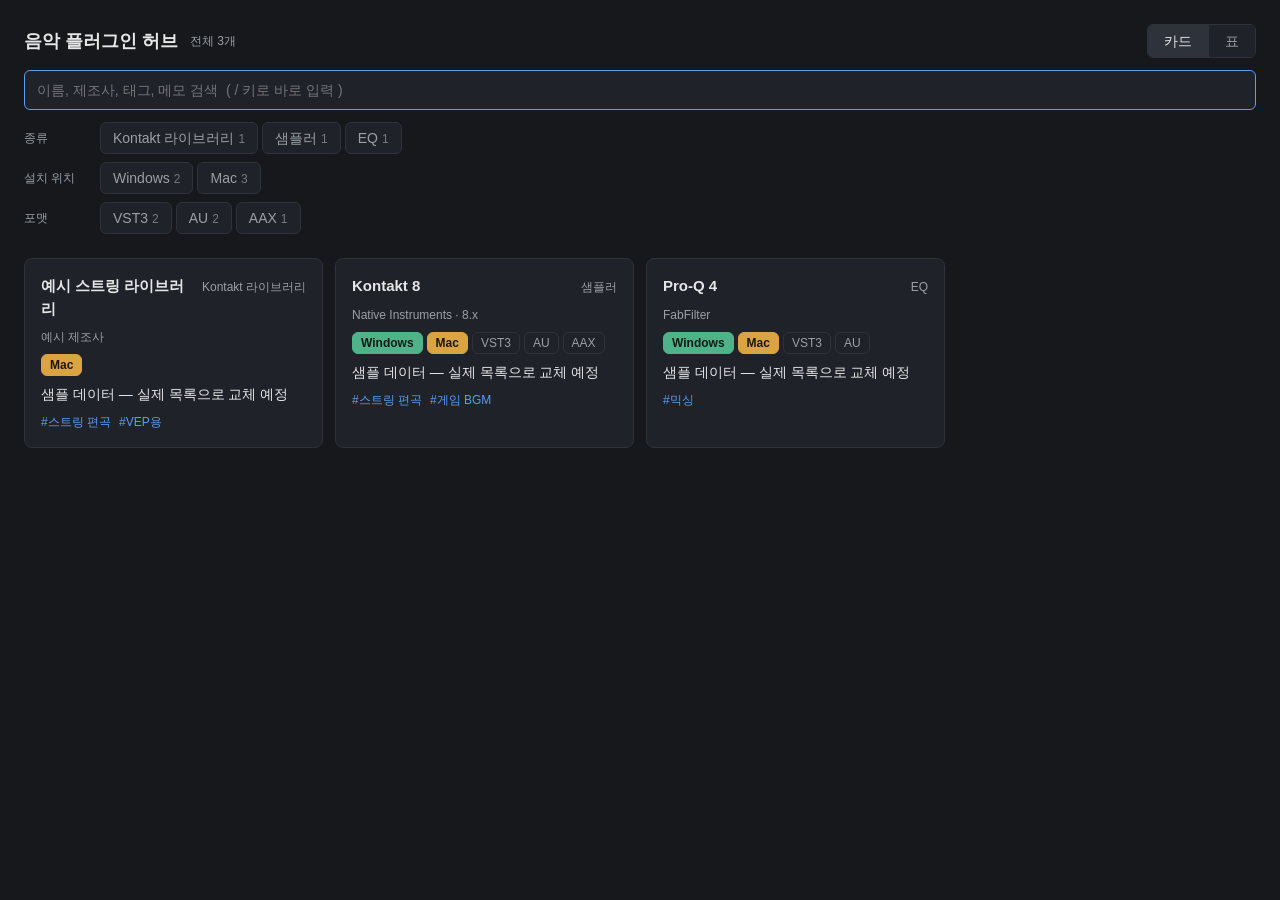
==== site/index.html @ f327a20b "사이트 화면: 검색, 종류·설치 위치·포맷 필터, 카드/표 전환 - data/plugins.json → build.sh → site/data.js (더블클릭으로 열림) - smok" ====
<!DOCTYPE html>
<html lang="ko">
<head>
<meta charset="utf-8">
<meta name="viewport" content="width=device-width, initial-scale=1">
<title>음악 플러그인 허브</title>
<link rel="stylesheet" href="style.css">
</head>
<body>
<header class="top">
  <div class="title-row">
    <h1>음악 플러그인 허브</h1>
    <span id="count" class="muted"></span>
    <div class="view-toggle" role="group" aria-label="보기 전환">
      <button type="button" data-view="card">카드</button>
      <button type="button" data-view="table">표</button>
    </div>
  </div>
  <input id="search" type="search" placeholder="이름, 제조사, 태그, 메모 검색  ( / 키로 바로 입력 )" autocomplete="off" autofocus>
  <div class="filters">
    <div class="filter-group"><span class="filter-label">종류</span><div id="f-type" class="chips"></div></div>
    <div class="filter-group"><span class="filter-label">설치 위치</span><div id="f-loc" class="chips"></div></div>
    <div class="filter-group"><span class="filter-label">포맷</span><div id="f-fmt" class="chips"></div></div>
  </div>
</header>
<main id="list"></main>
<script src="data.js"></script>
<script src="app.js"></script>
</body>
</html>
---- site/style.css ----
/* 규칙은 design.md 참고 */
:root {
  --bg: #16181c;
  --surface: #1f2228;
  --border: #2e323a;
  --text: #e6e6e6;
  --muted: #9aa0a8;
  --accent: #5b9cf5;
  --loc-windows: #4fb38a;
  --loc-mac: #d9a441;
  --r-card: 8px;
  --r-ctl: 6px;
}

* { box-sizing: border-box; }
html, body { margin: 0; background: var(--bg); color: var(--text); }
body {
  font: 14px/1.5 -apple-system, BlinkMacSystemFont, "Segoe UI", "Apple SD Gothic Neo", "Malgun Gothic", sans-serif;
  padding: 24px;
  max-width: 1280px;
  margin: 0 auto;
}
button, input { font: inherit; color: inherit; }
.muted { color: var(--muted); font-size: 12px; }

/* 상단 */
.top { display: flex; flex-direction: column; gap: 12px; margin-bottom: 24px; }
.title-row { display: flex; align-items: center; gap: 12px; }
h1 { font-size: 18px; margin: 0; }
.view-toggle { margin-left: auto; display: flex; border: 1px solid var(--border); border-radius: var(--r-ctl); overflow: hidden; }
.view-toggle button { min-height: 32px; padding: 0 16px; background: var(--surface); border: 0; cursor: pointer; color: var(--muted); }
.view-toggle button + button { border-left: 1px solid var(--border); }
.view-toggle button.on { color: var(--text); background: var(--border); }

#search {
  width: 100%; min-height: 40px; padding: 8px 12px;
  background: var(--surface); border: 1px solid var(--border); border-radius: var(--r-ctl);
  outline: none;
}
#search:focus { border-color: var(--accent); }

.filters { display: flex; flex-direction: column; gap: 8px; }
.filter-group { display: flex; align-items: center; gap: 12px; }
.filter-label { width: 64px; flex: none; color: var(--muted); font-size: 12px; }
.chips { display: flex; flex-wrap: wrap; gap: 4px; }
.chip {
  min-height: 32px; padding: 0 12px; border-radius: var(--r-ctl);
  background: var(--surface); border: 1px solid var(--border); color: var(--muted);
  cursor: pointer; transition: background-color 120ms, color 120ms, border-color 120ms;
}
.chip:hover { color: var(--text); }
.chip.on { border-color: var(--accent); color: var(--text); background: rgba(91, 156, 245, 0.15); }
.chip .n { margin-left: 4px; font-size: 12px; opacity: 0.7; }

/* 배지·태그 */
.badges { display: flex; flex-wrap: wrap; gap: 4px; }
.badge { padding: 0 8px; border-radius: var(--r-ctl); font-size: 12px; line-height: 20px; border: 1px solid var(--border); color: var(--muted); }
.badge.loc-windows { color: #0e1a14; background: var(--loc-windows); border-color: var(--loc-windows); font-weight: 600; }
.badge.loc-mac { color: #1c1607; background: var(--loc-mac); border-color: var(--loc-mac); font-weight: 600; }
.tag { background: none; border: 0; padding: 0; color: var(--accent); font-size: 12px; cursor: pointer; }
.tag:hover { text-decoration: underline; }
.tags { display: flex; flex-wrap: wrap; gap: 8px; }

/* 카드 */
.cards { display: grid; grid-template-columns: repeat(auto-fill, minmax(260px, 1fr)); gap: 12px; }
.card {
  background: var(--surface); border: 1px solid var(--border); border-radius: var(--r-card);
  padding: 16px; display: flex; flex-direction: column; gap: 8px;
}
.card h3 { font-size: 15px; margin: 0; }
.card .head { display: flex; justify-content: space-between; align-items: baseline; gap: 8px; }
.card .type { color: var(--muted); font-size: 12px; white-space: nowrap; }
.card .note { margin: 0; }

/* 표 */
.table-wrap { overflow-x: auto; border: 1px solid var(--border); border-radius: var(--r-card); }
table { width: 100%; border-collapse: collapse; background: var(--surface); }
th, td { text-align: left; padding: 8px 12px; border-bottom: 1px solid var(--border); vertical-align: top; }
tr:last-child td { border-bottom: 0; }
th { font-size: 12px; color: var(--muted); font-weight: 600; white-space: nowrap; }
th button { background: none; border: 0; padding: 0; min-height: 32px; cursor: pointer; color: inherit; font-weight: inherit; }
th button:hover, th.sorted button { color: var(--text); }
td.name { font-weight: 600; }
td.name .tags { margin-top: 4px; font-weight: 400; }

.empty { color: var(--muted); padding: 48px 0; text-align: center; }
.empty button { margin-top: 12px; }
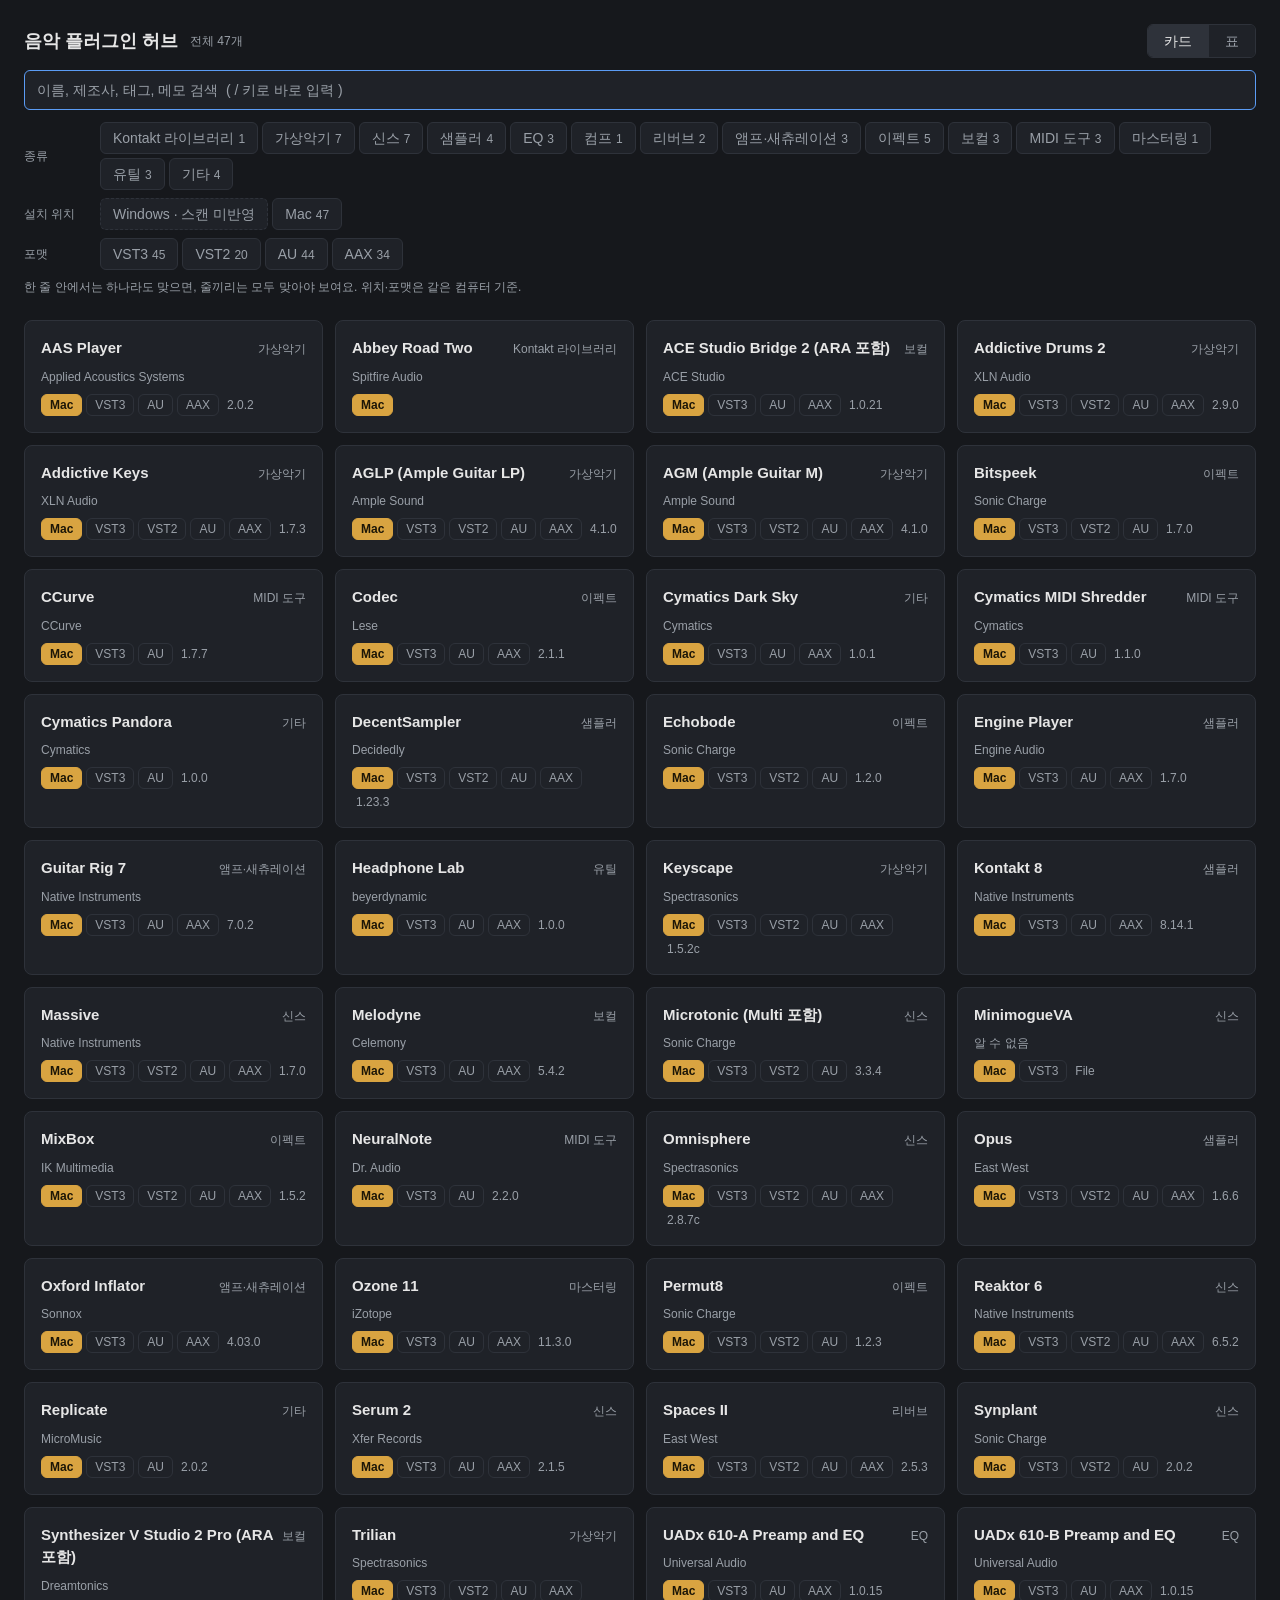
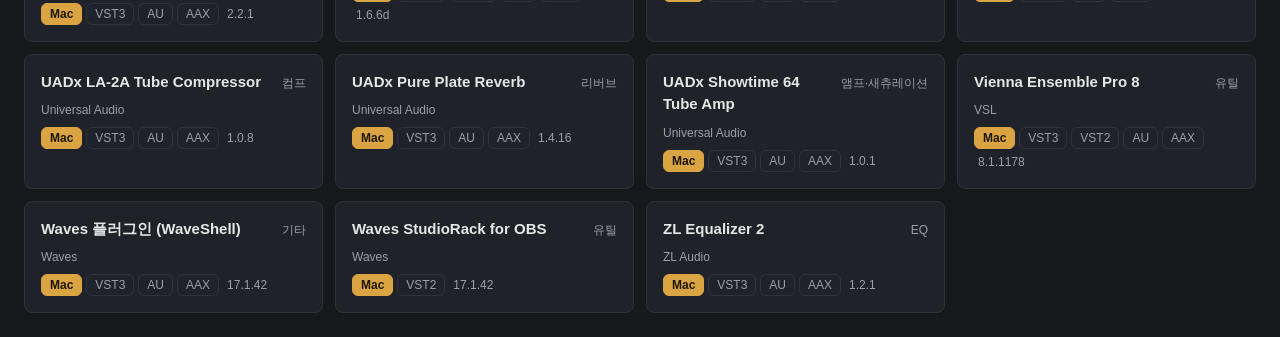
==== commit e4fc0e9f: "리뷰 반영: 기기별 설치 기록(v2), 접근성, 검색, 좁은 화면 - plugins.json v2: installs.{mac,windows}.{formats,version}, sc" ====
--- a/site/index.html
+++ b/site/index.html
@@ -10,17 +10,23 @@
 <header class="top">
   <div class="title-row">
     <h1>음악 플러그인 허브</h1>
-    <span id="count" class="muted"></span>
+    <span id="count" class="muted" role="status" aria-live="polite"></span>
     <div class="view-toggle" role="group" aria-label="보기 전환">
-      <button type="button" data-view="card">카드</button>
-      <button type="button" data-view="table">표</button>
+      <button type="button" data-view="card" aria-pressed="false">카드</button>
+      <button type="button" data-view="table" aria-pressed="false">표</button>
     </div>
   </div>
+  <label for="search" class="sr-only">플러그인 검색</label>
   <input id="search" type="search" placeholder="이름, 제조사, 태그, 메모 검색  ( / 키로 바로 입력 )" autocomplete="off" autofocus>
   <div class="filters">
-    <div class="filter-group"><span class="filter-label">종류</span><div id="f-type" class="chips"></div></div>
-    <div class="filter-group"><span class="filter-label">설치 위치</span><div id="f-loc" class="chips"></div></div>
-    <div class="filter-group"><span class="filter-label">포맷</span><div id="f-fmt" class="chips"></div></div>
+    <div class="filter-group" role="group" aria-labelledby="l-type"><span id="l-type" class="filter-label">종류</span><div id="f-type" class="chips"></div></div>
+    <div class="filter-group" role="group" aria-labelledby="l-loc"><span id="l-loc" class="filter-label">설치 위치</span><div id="f-loc" class="chips"></div></div>
+    <div class="filter-group" role="group" aria-labelledby="l-fmt"><span id="l-fmt" class="filter-label">포맷</span><div id="f-fmt" class="chips"></div></div>
+    <div id="g-tag" class="filter-group" role="group" aria-labelledby="l-tag" hidden><span id="l-tag" class="filter-label">태그</span><div id="f-tag" class="chips"></div></div>
+    <div class="filter-foot">
+      <span class="muted">한 줄 안에서는 하나라도 맞으면, 줄끼리는 모두 맞아야 보여요. 위치·포맷은 같은 컴퓨터 기준.</span>
+      <button type="button" id="reset" class="chip" hidden>조건 지우기</button>
+    </div>
   </div>
 </header>
 <main id="list"></main>
--- a/site/style.css
+++ b/site/style.css
@@ -4,7 +4,7 @@
   --surface: #1f2228;
   --border: #2e323a;
   --text: #e6e6e6;
-  --muted: #9aa0a8;
+  --muted: #9aa0a8;     /* 배경·카드 위 대비 6.0:1 이상 */
   --accent: #5b9cf5;
   --loc-windows: #4fb38a;
   --loc-mac: #d9a441;
@@ -22,13 +22,19 @@
 }
 button, input { font: inherit; color: inherit; }
 .muted { color: var(--muted); font-size: 12px; }
+.sr-only {
+  position: absolute; width: 1px; height: 1px; padding: 0; margin: -1px;
+  overflow: hidden; clip: rect(0 0 0 0); white-space: nowrap; border: 0;
+}
+:focus-visible { outline: 2px solid var(--accent); outline-offset: 2px; }
 
 /* 상단 */
 .top { display: flex; flex-direction: column; gap: 12px; margin-bottom: 24px; }
 .title-row { display: flex; align-items: center; gap: 12px; }
-h1 { font-size: 18px; margin: 0; }
+h1 { font-size: 18px; margin: 0; white-space: nowrap; }
+#count { white-space: nowrap; }
 .view-toggle { margin-left: auto; display: flex; border: 1px solid var(--border); border-radius: var(--r-ctl); overflow: hidden; }
-.view-toggle button { min-height: 32px; padding: 0 16px; background: var(--surface); border: 0; cursor: pointer; color: var(--muted); }
+.view-toggle button { min-height: 32px; padding: 0 16px; white-space: nowrap; background: var(--surface); border: 0; cursor: pointer; color: var(--muted); }
 .view-toggle button + button { border-left: 1px solid var(--border); }
 .view-toggle button.on { color: var(--text); background: var(--border); }
 
@@ -37,40 +43,52 @@
   background: var(--surface); border: 1px solid var(--border); border-radius: var(--r-ctl);
   outline: none;
 }
+#search::placeholder { color: var(--muted); opacity: 1; }
 #search:focus { border-color: var(--accent); }
 
 .filters { display: flex; flex-direction: column; gap: 8px; }
 .filter-group { display: flex; align-items: center; gap: 12px; }
+.filter-group[hidden] { display: none; }
 .filter-label { width: 64px; flex: none; color: var(--muted); font-size: 12px; }
-.chips { display: flex; flex-wrap: wrap; gap: 4px; }
+.chips { display: flex; flex-wrap: wrap; gap: 4px; min-width: 0; }
 .chip {
-  min-height: 32px; padding: 0 12px; border-radius: var(--r-ctl);
+  min-height: 32px; padding: 0 12px; border-radius: var(--r-ctl); white-space: nowrap;
   background: var(--surface); border: 1px solid var(--border); color: var(--muted);
   cursor: pointer; transition: background-color 120ms, color 120ms, border-color 120ms;
 }
 .chip:hover { color: var(--text); }
 .chip.on { border-color: var(--accent); color: var(--text); background: rgba(91, 156, 245, 0.15); }
-.chip .n { margin-left: 4px; font-size: 12px; opacity: 0.7; }
+.chip .n { margin-left: 4px; font-size: 12px; }
+.chip.pending { cursor: default; border-style: dashed; }
+.chip.pending:hover { color: var(--muted); }
+.filter-foot { display: flex; align-items: center; gap: 12px; flex-wrap: wrap; }
+.filter-foot .chip[hidden] { display: none; }
+#reset { color: var(--text); }
 
 /* 배지·태그 */
-.badges { display: flex; flex-wrap: wrap; gap: 4px; }
 .badge { padding: 0 8px; border-radius: var(--r-ctl); font-size: 12px; line-height: 20px; border: 1px solid var(--border); color: var(--muted); }
 .badge.loc-windows { color: #0e1a14; background: var(--loc-windows); border-color: var(--loc-windows); font-weight: 600; }
 .badge.loc-mac { color: #1c1607; background: var(--loc-mac); border-color: var(--loc-mac); font-weight: 600; }
-.tag { background: none; border: 0; padding: 0; color: var(--accent); font-size: 12px; cursor: pointer; }
+.installs { display: flex; flex-direction: column; gap: 4px; }
+.install { display: flex; flex-wrap: wrap; align-items: center; gap: 4px; }
+.install .ver { color: var(--muted); font-size: 12px; margin-left: 4px; }
+.tags { display: flex; flex-wrap: wrap; gap: 4px; }
+.tag {
+  min-height: 32px; display: inline-flex; align-items: center; padding: 0 4px;
+  background: none; border: 0; border-radius: var(--r-ctl); color: var(--accent); font-size: 12px; cursor: pointer;
+}
 .tag:hover { text-decoration: underline; }
-.tags { display: flex; flex-wrap: wrap; gap: 8px; }
 
 /* 카드 */
 .cards { display: grid; grid-template-columns: repeat(auto-fill, minmax(260px, 1fr)); gap: 12px; }
 .card {
   background: var(--surface); border: 1px solid var(--border); border-radius: var(--r-card);
-  padding: 16px; display: flex; flex-direction: column; gap: 8px;
+  padding: 16px; display: flex; flex-direction: column; gap: 8px; min-width: 0;
 }
-.card h3 { font-size: 15px; margin: 0; }
+.card h3 { font-size: 15px; margin: 0; overflow-wrap: anywhere; }
 .card .head { display: flex; justify-content: space-between; align-items: baseline; gap: 8px; }
 .card .type { color: var(--muted); font-size: 12px; white-space: nowrap; }
-.card .note { margin: 0; }
+.card .note { margin: 0; overflow-wrap: anywhere; }
 
 /* 표 */
 .table-wrap { overflow-x: auto; border: 1px solid var(--border); border-radius: var(--r-card); }
@@ -80,8 +98,25 @@
 th { font-size: 12px; color: var(--muted); font-weight: 600; white-space: nowrap; }
 th button { background: none; border: 0; padding: 0; min-height: 32px; cursor: pointer; color: inherit; font-weight: inherit; }
 th button:hover, th.sorted button { color: var(--text); }
-td.name { font-weight: 600; }
+td.name { font-weight: 600; min-width: 140px; overflow-wrap: anywhere; }
 td.name .tags { margin-top: 4px; font-weight: 400; }
 
 .empty { color: var(--muted); padding: 48px 0; text-align: center; }
-.empty button { margin-top: 12px; }
+
+/* 좁은 화면 (DAW 옆 작은 창, 휴대폰): 검색과 결과가 먼저 보이게 필터를 한 줄씩 가로로 */
+@media (max-width: 640px) {
+  body { padding: 12px; }
+  .top { gap: 8px; margin-bottom: 12px; }
+  h1 { font-size: 16px; }
+  .title-row { gap: 8px; flex-wrap: wrap; }
+  .view-toggle button { padding: 0 12px; }
+  .filters { gap: 4px; }
+  .filter-group { gap: 8px; }
+  .filter-label { width: auto; min-width: 40px; }
+  .chips { flex-wrap: nowrap; overflow-x: auto; scrollbar-width: none; }
+  .chips::-webkit-scrollbar { display: none; }
+  .filter-foot .muted { display: none; }   /* 안내 문구는 넓은 화면에서만 */
+  .cards { grid-template-columns: 1fr; }
+  th, td { padding: 8px; }
+  th:nth-child(n+3), td:nth-child(n+3) { display: none; }   /* 표는 이름·설치만 */
+}
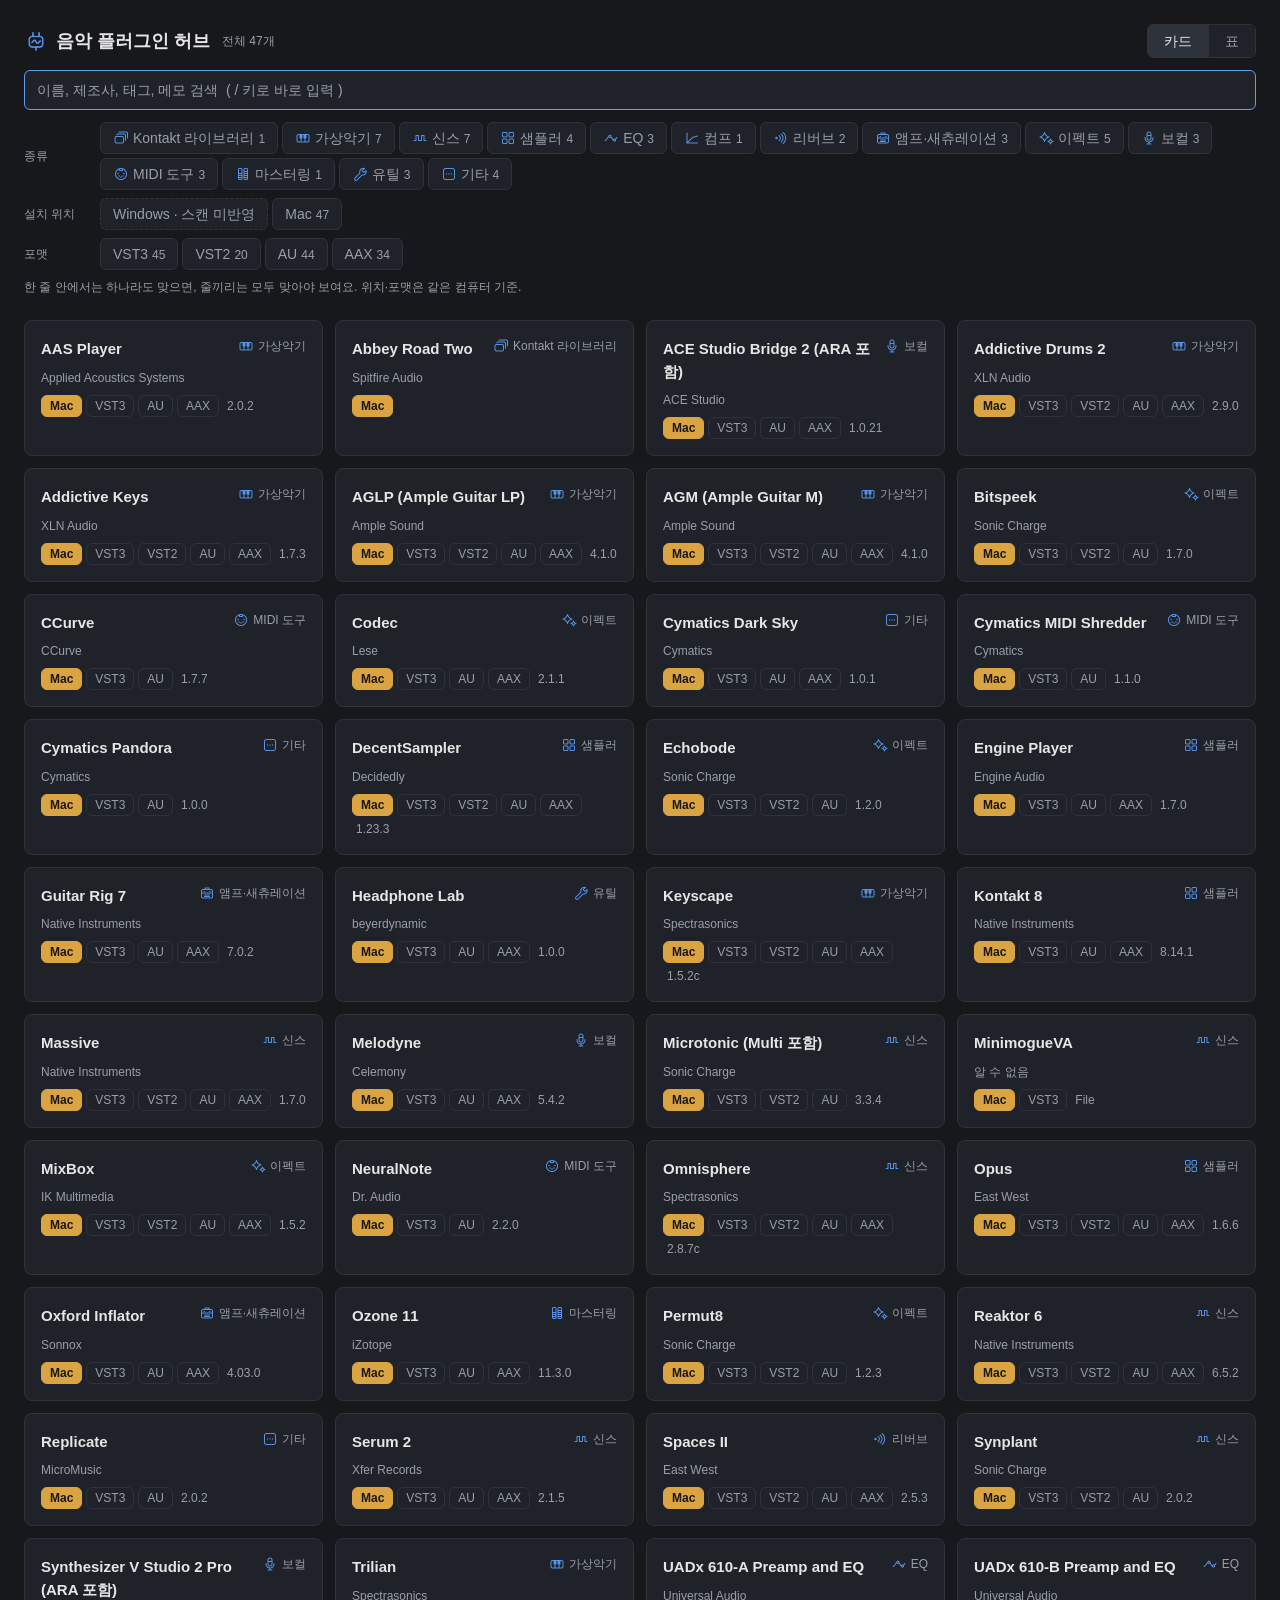
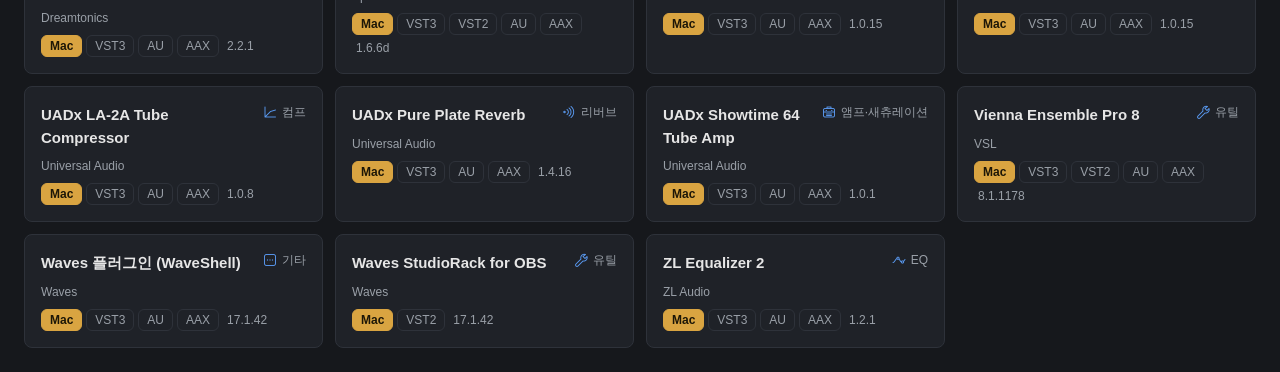
==== commit 3b8c6910: "아이콘 배치: 로고·파비콘, 종류 필터 칩·카드에 종류 아이콘 - smoke.sh: app.js가 쓰는 아이콘 파일 존재 검사 - 좁은 화면 제목 줄 간격 조정  Co-Author" ====
--- a/site/index.html
+++ b/site/index.html
@@ -4,12 +4,14 @@
 <meta charset="utf-8">
 <meta name="viewport" content="width=device-width, initial-scale=1">
 <title>음악 플러그인 허브</title>
+<link rel="icon" type="image/png" href="icons/logo.png">
+<link rel="apple-touch-icon" href="icons/logo.png">
 <link rel="stylesheet" href="style.css">
 </head>
 <body>
 <header class="top">
   <div class="title-row">
-    <h1>음악 플러그인 허브</h1>
+    <h1><img class="logo" src="icons/logo.png" alt="" width="24" height="24">음악 플러그인 허브</h1>
     <span id="count" class="muted" role="status" aria-live="polite"></span>
     <div class="view-toggle" role="group" aria-label="보기 전환">
       <button type="button" data-view="card" aria-pressed="false">카드</button>
--- a/site/style.css
+++ b/site/style.css
@@ -31,7 +31,9 @@
 /* 상단 */
 .top { display: flex; flex-direction: column; gap: 12px; margin-bottom: 24px; }
 .title-row { display: flex; align-items: center; gap: 12px; }
-h1 { font-size: 18px; margin: 0; white-space: nowrap; }
+h1 { font-size: 18px; margin: 0; white-space: nowrap; display: flex; align-items: center; gap: 8px; }
+.logo { width: 24px; height: 24px; flex: none; }
+.ico { width: 16px; height: 16px; flex: none; vertical-align: -3px; margin-right: 4px; }
 #count { white-space: nowrap; }
 .view-toggle { margin-left: auto; display: flex; border: 1px solid var(--border); border-radius: var(--r-ctl); overflow: hidden; }
 .view-toggle button { min-height: 32px; padding: 0 16px; white-space: nowrap; background: var(--surface); border: 0; cursor: pointer; color: var(--muted); }
@@ -87,7 +89,7 @@
 }
 .card h3 { font-size: 15px; margin: 0; overflow-wrap: anywhere; }
 .card .head { display: flex; justify-content: space-between; align-items: baseline; gap: 8px; }
-.card .type { color: var(--muted); font-size: 12px; white-space: nowrap; }
+.card .type { color: var(--muted); font-size: 12px; white-space: nowrap; display: inline-flex; align-items: center; }
 .card .note { margin: 0; overflow-wrap: anywhere; }
 
 /* 표 */
@@ -107,9 +109,10 @@
 @media (max-width: 640px) {
   body { padding: 12px; }
   .top { gap: 8px; margin-bottom: 12px; }
-  h1 { font-size: 16px; }
-  .title-row { gap: 8px; flex-wrap: wrap; }
-  .view-toggle button { padding: 0 12px; }
+  h1 { font-size: 15px; gap: 6px; }
+  .logo { width: 20px; height: 20px; }
+  .title-row { gap: 6px; flex-wrap: wrap; }
+  .view-toggle button { padding: 0 8px; }
   .filters { gap: 4px; }
   .filter-group { gap: 8px; }
   .filter-label { width: auto; min-width: 40px; }
